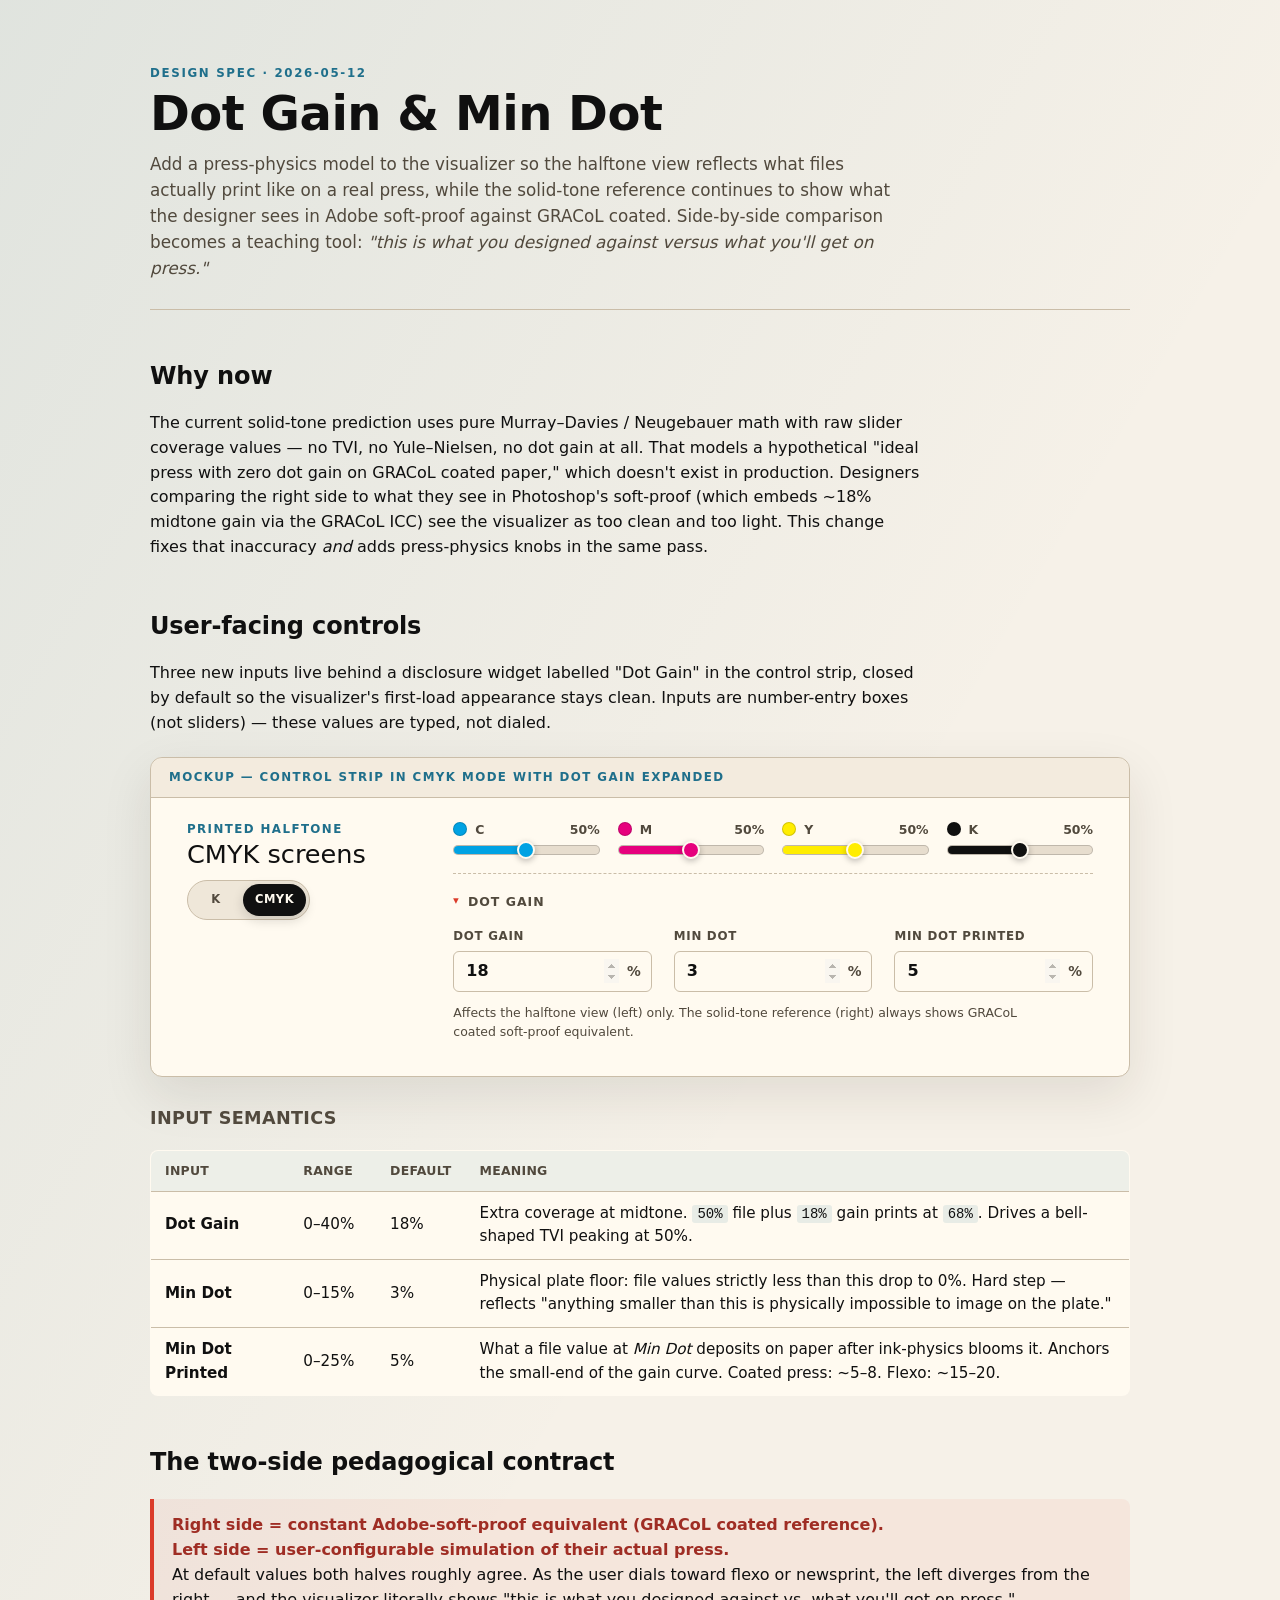
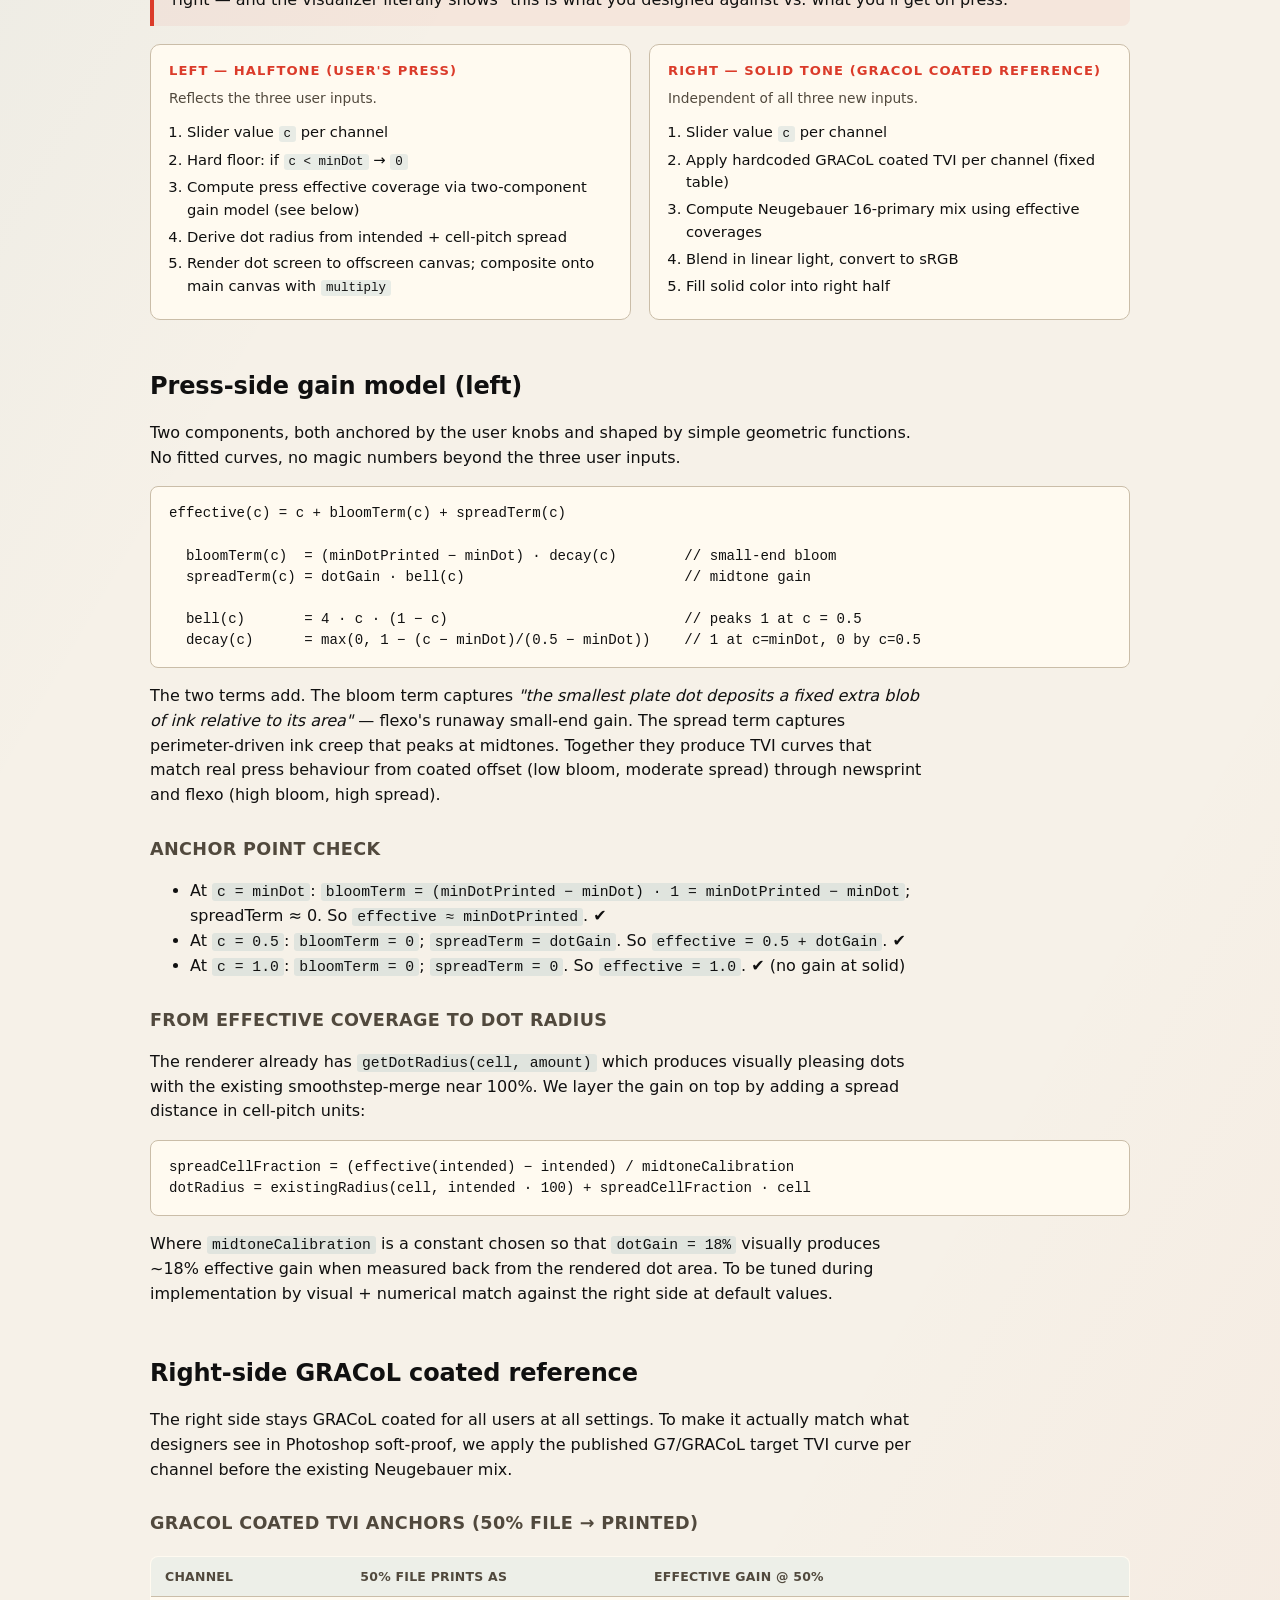
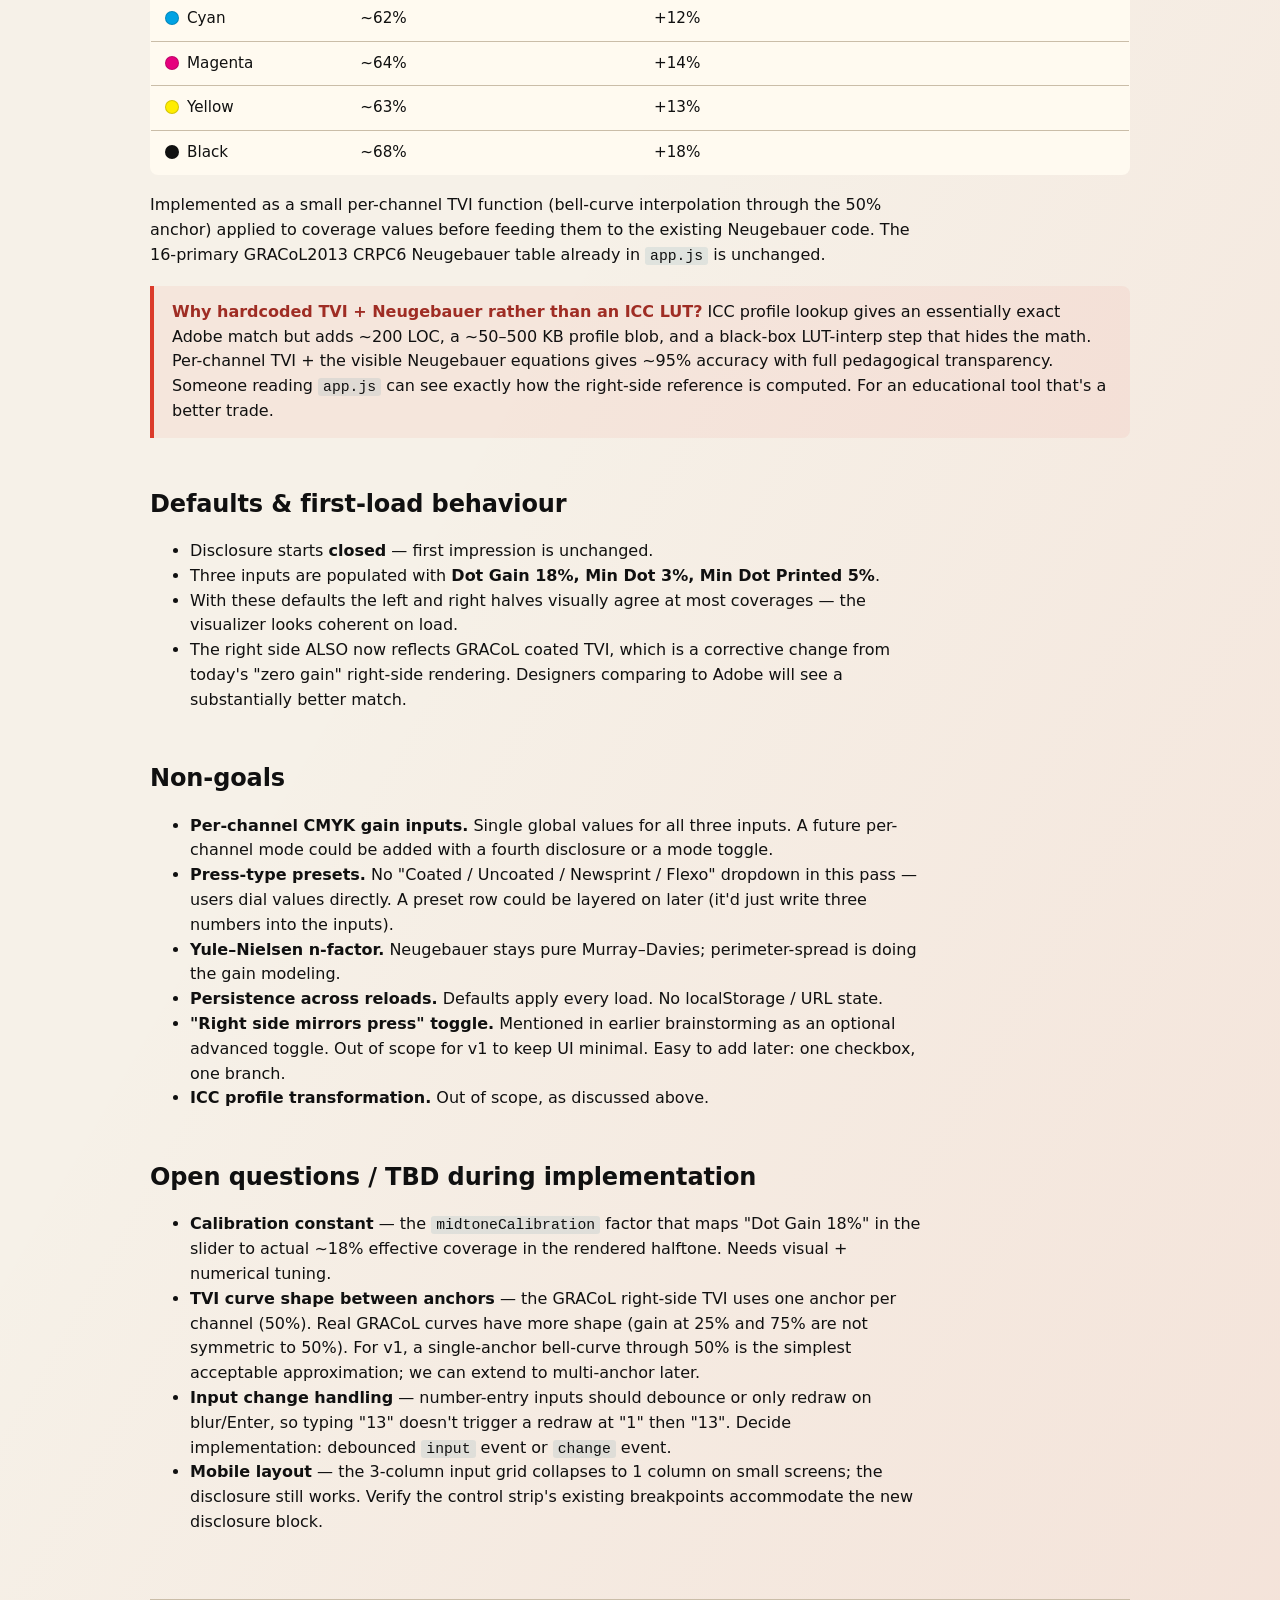
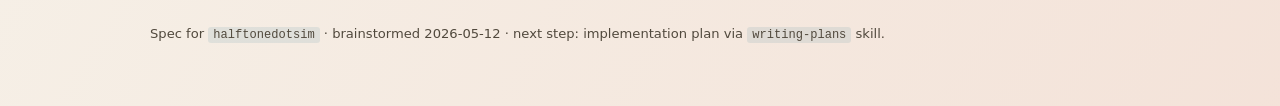
==== docs/superpowers/specs/2026-05-12-dot-gain-min-dot-design.html @ c0fe8ca3 "Add design spec for Dot Gain & Min Dot feature Self-contained HTML spec rendering the proposed contr" ====
<!doctype html>
<html lang="en">
  <head>
    <meta charset="UTF-8" />
    <meta name="viewport" content="width=device-width, initial-scale=1.0" />
    <title>Dot Gain &amp; Min Dot — Design Spec</title>
    <style>
      :root {
        --paper: #f6f1e8;
        --paper-deep: #e7ddce;
        --ink: #101010;
        --panel: #fffaf0;
        --line: #cabda8;
        --muted: #51493d;
        --accent: #db3b2a;
        --accent-deep: #9f2d24;
        --blue: #1f6f8b;
        --cyan: #00a2e3;
        --magenta: #e6007d;
        --yellow: #ffed00;
      }

      * {
        box-sizing: border-box;
      }

      body {
        margin: 0;
        padding: clamp(24px, 5vw, 64px) clamp(20px, 6vw, 96px);
        background:
          linear-gradient(120deg, rgba(31, 111, 139, 0.10), transparent 34%),
          linear-gradient(300deg, rgba(219, 59, 42, 0.08), transparent 38%),
          var(--paper);
        color: var(--ink);
        font-family:
          Inter, ui-sans-serif, system-ui, -apple-system, BlinkMacSystemFont,
          "Segoe UI", sans-serif;
        line-height: 1.55;
      }

      .doc {
        max-width: 980px;
        margin: 0 auto;
      }

      header {
        border-bottom: 1px solid var(--line);
        padding-bottom: 28px;
        margin-bottom: 36px;
      }

      .eyebrow {
        margin: 0 0 6px;
        color: var(--blue);
        font-size: 0.74rem;
        font-weight: 800;
        letter-spacing: 0.14em;
        text-transform: uppercase;
      }

      h1 {
        margin: 0 0 12px;
        font-size: clamp(2rem, 4vw, 3rem);
        letter-spacing: -0.01em;
        line-height: 1.05;
      }

      .lede {
        margin: 0;
        max-width: 70ch;
        font-size: 1.05rem;
        color: var(--muted);
      }

      h2 {
        margin: 48px 0 14px;
        font-size: 1.5rem;
        letter-spacing: -0.005em;
      }

      h3 {
        margin: 28px 0 10px;
        font-size: 1.1rem;
        color: var(--muted);
        font-weight: 800;
        letter-spacing: 0.02em;
        text-transform: uppercase;
      }

      p, ul, ol {
        max-width: 76ch;
      }

      code {
        font-family: "SF Mono", Menlo, Consolas, monospace;
        font-size: 0.92em;
        background: rgba(31, 111, 139, 0.10);
        padding: 1px 5px;
        border-radius: 3px;
      }

      pre {
        background: var(--panel);
        border: 1px solid var(--line);
        border-radius: 8px;
        padding: 16px 18px;
        overflow-x: auto;
        font-family: "SF Mono", Menlo, Consolas, monospace;
        font-size: 0.88rem;
        line-height: 1.5;
      }

      pre code {
        background: none;
        padding: 0;
        font-size: inherit;
      }

      table {
        width: 100%;
        border-collapse: collapse;
        margin: 18px 0;
        background: var(--panel);
        border: 1px solid var(--line);
        border-radius: 8px;
        overflow: hidden;
      }

      th, td {
        padding: 10px 14px;
        text-align: left;
        border-bottom: 1px solid var(--line);
        font-size: 0.95rem;
      }

      thead th {
        background: rgba(31, 111, 139, 0.08);
        font-weight: 800;
        letter-spacing: 0.02em;
        text-transform: uppercase;
        font-size: 0.78rem;
        color: var(--muted);
      }

      tbody tr:last-child td {
        border-bottom: 0;
      }

      .swatch {
        display: inline-block;
        width: 14px;
        height: 14px;
        margin-right: 8px;
        vertical-align: -2px;
        border-radius: 50%;
        border: 1px solid rgba(16, 16, 16, 0.18);
      }
      .swatch-c { background: var(--cyan); }
      .swatch-m { background: var(--magenta); }
      .swatch-y { background: var(--yellow); }
      .swatch-k { background: var(--ink); }

      /* ============ Control-strip mockup ============ */

      .mockup-frame {
        margin: 22px 0;
        border: 1px solid var(--line);
        border-radius: 12px;
        background: var(--panel);
        box-shadow: 0 18px 50px rgba(38, 31, 20, 0.10);
        overflow: hidden;
      }

      .mockup-caption {
        padding: 10px 18px;
        font-size: 0.74rem;
        font-weight: 800;
        letter-spacing: 0.12em;
        text-transform: uppercase;
        color: var(--blue);
        background: rgba(231, 221, 206, 0.50);
        border-bottom: 1px solid var(--line);
      }

      .mockup-strip {
        display: grid;
        grid-template-columns: minmax(170px, 0.72fr) minmax(380px, 2fr);
        align-items: start;
        gap: clamp(18px, 3vw, 36px);
        padding: 22px clamp(18px, 3vw, 36px);
      }

      .mockup-title-group .mock-eyebrow {
        margin: 0 0 4px;
        color: var(--blue);
        font-size: 0.74rem;
        font-weight: 800;
        letter-spacing: 0.12em;
        text-transform: uppercase;
      }

      .mockup-title-group .mock-h1 {
        margin: 0;
        font-size: 1.6rem;
        line-height: 1;
      }

      .mockup-toggle {
        display: inline-flex;
        gap: 2px;
        margin-top: 12px;
        border: 1px solid var(--line);
        border-radius: 999px;
        background: rgba(231, 221, 206, 0.65);
        padding: 3px;
      }
      .mockup-toggle .mb {
        min-width: 50px;
        border: 0;
        border-radius: 999px;
        background: transparent;
        color: var(--muted);
        font: inherit;
        font-size: 0.72rem;
        font-weight: 900;
        letter-spacing: 0.04em;
        padding: 7px 12px;
        cursor: default;
      }
      .mockup-toggle .mb.is-active {
        background: var(--ink);
        color: var(--panel);
        box-shadow: 0 4px 12px rgba(16, 16, 16, 0.16);
      }

      .mockup-channels {
        display: grid;
        grid-template-columns: repeat(4, minmax(0, 1fr));
        gap: 10px 18px;
      }

      .mockup-channel {
        font-size: 0.78rem;
        font-weight: 900;
        letter-spacing: 0.06em;
        text-transform: uppercase;
        color: var(--muted);
        display: grid;
        grid-template-columns: 1fr auto;
        row-gap: 6px;
      }
      .mockup-channel output {
        font-variant-numeric: tabular-nums;
        letter-spacing: 0;
        font-weight: 600;
      }
      .mockup-channel .track {
        grid-column: 1 / -1;
        height: 10px;
        border-radius: 999px;
        background: var(--paper-deep);
        position: relative;
        border: 1px solid rgba(16, 16, 16, 0.18);
      }
      .mockup-channel .fill {
        position: absolute;
        inset: 0 auto 0 0;
        border-radius: 999px;
      }
      .mockup-channel .thumb {
        position: absolute;
        top: 50%;
        width: 18px;
        height: 18px;
        margin-top: -9px;
        border-radius: 50%;
        border: 2px solid var(--panel);
        box-shadow: 0 2px 6px rgba(16, 16, 16, 0.28);
        transform: translateX(-50%);
      }
      .mockup-channel.c .fill, .mockup-channel.c .thumb { background: var(--cyan); }
      .mockup-channel.m .fill, .mockup-channel.m .thumb { background: var(--magenta); }
      .mockup-channel.y .fill, .mockup-channel.y .thumb { background: var(--yellow); }
      .mockup-channel.k .fill, .mockup-channel.k .thumb { background: var(--ink); }

      /* The Dot Gain disclosure */
      .dotgain-disclosure {
        margin-top: 18px;
        border-top: 1px dashed var(--line);
        padding-top: 14px;
      }

      .dotgain-disclosure summary {
        cursor: pointer;
        list-style: none;
        display: inline-flex;
        align-items: center;
        gap: 8px;
        font-size: 0.78rem;
        font-weight: 900;
        letter-spacing: 0.08em;
        text-transform: uppercase;
        color: var(--muted);
        user-select: none;
      }
      .dotgain-disclosure summary::-webkit-details-marker { display: none; }
      .dotgain-disclosure summary::before {
        content: "▸";
        display: inline-block;
        font-size: 0.7rem;
        color: var(--accent);
        transition: transform 120ms ease;
      }
      .dotgain-disclosure[open] summary::before {
        transform: rotate(90deg);
      }
      .dotgain-disclosure summary:hover {
        color: var(--ink);
      }

      .dotgain-inputs {
        margin-top: 14px;
        display: grid;
        grid-template-columns: repeat(3, minmax(0, 1fr));
        gap: 12px clamp(12px, 2vw, 22px);
      }

      .dotgain-input {
        display: grid;
        gap: 6px;
        min-width: 0;
      }
      .dotgain-input label {
        font-size: 0.74rem;
        font-weight: 900;
        letter-spacing: 0.06em;
        text-transform: uppercase;
        color: var(--muted);
      }
      .dotgain-input .input-row {
        display: flex;
        align-items: center;
        gap: 6px;
        border: 1px solid var(--line);
        border-radius: 6px;
        background: var(--panel);
        padding: 6px 10px;
      }
      .dotgain-input input[type="number"] {
        flex: 1;
        border: 0;
        background: transparent;
        font: inherit;
        font-size: 1rem;
        font-weight: 700;
        font-variant-numeric: tabular-nums;
        color: var(--ink);
        width: 100%;
        outline: none;
        -moz-appearance: textfield;
      }
      .dotgain-input input::-webkit-outer-spin-button,
      .dotgain-input input::-webkit-inner-spin-button {
        opacity: 0.4;
      }
      .dotgain-input .suffix {
        color: var(--muted);
        font-weight: 700;
        font-size: 0.86rem;
      }

      .dotgain-note {
        margin-top: 12px;
        font-size: 0.78rem;
        color: var(--muted);
        line-height: 1.5;
      }

      /* ============ Pipeline diagram ============ */

      .pipelines {
        display: grid;
        grid-template-columns: 1fr 1fr;
        gap: 18px;
        margin: 18px 0 0;
      }
      .pipeline {
        border: 1px solid var(--line);
        border-radius: 10px;
        padding: 16px 18px;
        background: var(--panel);
      }
      .pipeline h4 {
        margin: 0 0 6px;
        font-size: 0.82rem;
        font-weight: 900;
        letter-spacing: 0.08em;
        text-transform: uppercase;
        color: var(--accent);
      }
      .pipeline-sub {
        margin: 0 0 12px;
        font-size: 0.86rem;
        color: var(--muted);
      }
      .pipeline ol {
        margin: 0;
        padding-left: 18px;
        font-size: 0.92rem;
      }
      .pipeline ol li {
        margin-bottom: 4px;
      }
      .pipeline code {
        font-size: 0.85em;
      }

      @media (max-width: 720px) {
        .pipelines { grid-template-columns: 1fr; }
        .mockup-strip {
          grid-template-columns: 1fr;
        }
        .mockup-channels {
          grid-template-columns: repeat(2, 1fr);
        }
        .dotgain-inputs {
          grid-template-columns: 1fr;
        }
      }

      .callout {
        margin: 18px 0;
        padding: 14px 18px;
        border-left: 4px solid var(--accent);
        background: rgba(219, 59, 42, 0.06);
        border-radius: 0 8px 8px 0;
      }
      .callout strong {
        color: var(--accent-deep);
      }

      footer {
        margin-top: 64px;
        padding-top: 24px;
        border-top: 1px solid var(--line);
        font-size: 0.82rem;
        color: var(--muted);
      }
    </style>
  </head>
  <body>
    <article class="doc">
      <header>
        <p class="eyebrow">Design spec · 2026-05-12</p>
        <h1>Dot Gain &amp; Min Dot</h1>
        <p class="lede">
          Add a press-physics model to the visualizer so the halftone view
          reflects what files actually print like on a real press, while the
          solid-tone reference continues to show what the designer sees in
          Adobe soft-proof against GRACoL coated. Side-by-side comparison
          becomes a teaching tool: <em>"this is what you designed against
          versus what you'll get on press."</em>
        </p>
      </header>

      <section>
        <h2>Why now</h2>
        <p>
          The current solid-tone prediction uses pure Murray–Davies / Neugebauer
          math with raw slider coverage values — no TVI, no Yule–Nielsen, no
          dot gain at all. That models a hypothetical "ideal press with zero
          dot gain on GRACoL coated paper," which doesn't exist in production.
          Designers comparing the right side to what they see in Photoshop's
          soft-proof (which embeds ~18% midtone gain via the GRACoL ICC) see
          the visualizer as too clean and too light. This change fixes that
          inaccuracy <em>and</em> adds press-physics knobs in the same pass.
        </p>
      </section>

      <section>
        <h2>User-facing controls</h2>
        <p>
          Three new inputs live behind a disclosure widget labelled "Dot Gain"
          in the control strip, closed by default so the visualizer's
          first-load appearance stays clean. Inputs are number-entry boxes
          (not sliders) — these values are typed, not dialed.
        </p>

        <div class="mockup-frame">
          <div class="mockup-caption">Mockup — control strip in CMYK mode with Dot Gain expanded</div>
          <div class="mockup-strip">
            <div class="mockup-title-group">
              <p class="mock-eyebrow">Printed halftone</p>
              <p class="mock-h1">CMYK screens</p>
              <div class="mockup-toggle">
                <button class="mb" type="button">K</button>
                <button class="mb is-active" type="button">CMYK</button>
              </div>
            </div>

            <div>
              <div class="mockup-channels">
                <div class="mockup-channel c">
                  <span><span class="swatch swatch-c"></span>C</span>
                  <output>50%</output>
                  <div class="track">
                    <div class="fill" style="right: 50%"></div>
                    <div class="thumb" style="left: 50%"></div>
                  </div>
                </div>
                <div class="mockup-channel m">
                  <span><span class="swatch swatch-m"></span>M</span>
                  <output>50%</output>
                  <div class="track">
                    <div class="fill" style="right: 50%"></div>
                    <div class="thumb" style="left: 50%"></div>
                  </div>
                </div>
                <div class="mockup-channel y">
                  <span><span class="swatch swatch-y"></span>Y</span>
                  <output>50%</output>
                  <div class="track">
                    <div class="fill" style="right: 50%"></div>
                    <div class="thumb" style="left: 50%"></div>
                  </div>
                </div>
                <div class="mockup-channel k">
                  <span><span class="swatch swatch-k"></span>K</span>
                  <output>50%</output>
                  <div class="track">
                    <div class="fill" style="right: 50%"></div>
                    <div class="thumb" style="left: 50%"></div>
                  </div>
                </div>
              </div>

              <details class="dotgain-disclosure" open>
                <summary>Dot Gain</summary>
                <div class="dotgain-inputs">
                  <div class="dotgain-input">
                    <label for="mockDotGain">Dot Gain</label>
                    <div class="input-row">
                      <input id="mockDotGain" type="number" min="0" max="40" step="1" value="18" />
                      <span class="suffix">%</span>
                    </div>
                  </div>
                  <div class="dotgain-input">
                    <label for="mockMinDot">Min Dot</label>
                    <div class="input-row">
                      <input id="mockMinDot" type="number" min="0" max="15" step="0.5" value="3" />
                      <span class="suffix">%</span>
                    </div>
                  </div>
                  <div class="dotgain-input">
                    <label for="mockMinDotPrinted">Min Dot Printed</label>
                    <div class="input-row">
                      <input id="mockMinDotPrinted" type="number" min="0" max="25" step="0.5" value="5" />
                      <span class="suffix">%</span>
                    </div>
                  </div>
                </div>
                <p class="dotgain-note">
                  Affects the halftone view (left) only. The solid-tone reference (right) always shows GRACoL coated soft-proof equivalent.
                </p>
              </details>
            </div>
          </div>
        </div>

        <h3>Input semantics</h3>
        <table>
          <thead>
            <tr>
              <th style="width: 16ch">Input</th>
              <th style="width: 10ch">Range</th>
              <th style="width: 8ch">Default</th>
              <th>Meaning</th>
            </tr>
          </thead>
          <tbody>
            <tr>
              <td><strong>Dot Gain</strong></td>
              <td>0–40%</td>
              <td>18%</td>
              <td>Extra coverage at midtone. <code>50%</code> file plus <code>18%</code> gain prints at <code>68%</code>. Drives a bell-shaped TVI peaking at 50%.</td>
            </tr>
            <tr>
              <td><strong>Min Dot</strong></td>
              <td>0–15%</td>
              <td>3%</td>
              <td>Physical plate floor: file values strictly less than this drop to 0%. Hard step — reflects "anything smaller than this is physically impossible to image on the plate."</td>
            </tr>
            <tr>
              <td><strong>Min Dot Printed</strong></td>
              <td>0–25%</td>
              <td>5%</td>
              <td>What a file value at <em>Min Dot</em> deposits on paper after ink-physics blooms it. Anchors the small-end of the gain curve. Coated press: ~5–8. Flexo: ~15–20.</td>
            </tr>
          </tbody>
        </table>
      </section>

      <section>
        <h2>The two-side pedagogical contract</h2>

        <div class="callout">
          <strong>Right side = constant Adobe-soft-proof equivalent (GRACoL coated reference).</strong>
          <br>
          <strong>Left side = user-configurable simulation of their actual press.</strong>
          <br>
          At default values both halves roughly agree. As the user dials toward flexo or newsprint, the left diverges from the right — and the visualizer literally shows "this is what you designed against vs. what you'll get on press."
        </div>

        <div class="pipelines">
          <div class="pipeline">
            <h4>Left — halftone (user's press)</h4>
            <p class="pipeline-sub">Reflects the three user inputs.</p>
            <ol>
              <li>Slider value <code>c</code> per channel</li>
              <li>Hard floor: if <code>c &lt; minDot</code> → <code>0</code></li>
              <li>Compute press effective coverage via two-component gain model (see below)</li>
              <li>Derive dot radius from intended + cell-pitch spread</li>
              <li>Render dot screen to offscreen canvas; composite onto main canvas with <code>multiply</code></li>
            </ol>
          </div>

          <div class="pipeline">
            <h4>Right — solid tone (GRACoL coated reference)</h4>
            <p class="pipeline-sub">Independent of all three new inputs.</p>
            <ol>
              <li>Slider value <code>c</code> per channel</li>
              <li>Apply hardcoded GRACoL coated TVI per channel (fixed table)</li>
              <li>Compute Neugebauer 16-primary mix using effective coverages</li>
              <li>Blend in linear light, convert to sRGB</li>
              <li>Fill solid color into right half</li>
            </ol>
          </div>
        </div>
      </section>

      <section>
        <h2>Press-side gain model (left)</h2>

        <p>
          Two components, both anchored by the user knobs and shaped by simple
          geometric functions. No fitted curves, no magic numbers beyond the
          three user inputs.
        </p>

<pre><code>effective(c) = c + bloomTerm(c) + spreadTerm(c)

  bloomTerm(c)  = (minDotPrinted − minDot) · decay(c)        // small-end bloom
  spreadTerm(c) = dotGain · bell(c)                          // midtone gain

  bell(c)       = 4 · c · (1 − c)                            // peaks 1 at c = 0.5
  decay(c)      = max(0, 1 − (c − minDot)/(0.5 − minDot))    // 1 at c=minDot, 0 by c=0.5</code></pre>

        <p>
          The two terms add. The bloom term captures
          <em>"the smallest plate dot deposits a fixed extra blob of ink
          relative to its area"</em> — flexo's runaway small-end gain. The
          spread term captures perimeter-driven ink creep that peaks at
          midtones. Together they produce TVI curves that match real press
          behaviour from coated offset (low bloom, moderate spread) through
          newsprint and flexo (high bloom, high spread).
        </p>

        <h3>Anchor point check</h3>
        <ul>
          <li>At <code>c = minDot</code>: <code>bloomTerm = (minDotPrinted − minDot) · 1 = minDotPrinted − minDot</code>; spreadTerm ≈ 0. So <code>effective ≈ minDotPrinted</code>. ✔</li>
          <li>At <code>c = 0.5</code>: <code>bloomTerm = 0</code>; <code>spreadTerm = dotGain</code>. So <code>effective = 0.5 + dotGain</code>. ✔</li>
          <li>At <code>c = 1.0</code>: <code>bloomTerm = 0</code>; <code>spreadTerm = 0</code>. So <code>effective = 1.0</code>. ✔ (no gain at solid)</li>
        </ul>

        <h3>From effective coverage to dot radius</h3>
        <p>
          The renderer already has <code>getDotRadius(cell, amount)</code>
          which produces visually pleasing dots with the existing
          smoothstep-merge near 100%. We layer the gain on top by adding a
          spread distance in cell-pitch units:
        </p>
<pre><code>spreadCellFraction = (effective(intended) − intended) / midtoneCalibration
dotRadius = existingRadius(cell, intended · 100) + spreadCellFraction · cell</code></pre>

        <p>
          Where <code>midtoneCalibration</code> is a constant chosen so that
          <code>dotGain = 18%</code> visually produces ~18% effective gain
          when measured back from the rendered dot area. To be tuned during
          implementation by visual + numerical match against the right side
          at default values.
        </p>
      </section>

      <section>
        <h2>Right-side GRACoL coated reference</h2>

        <p>
          The right side stays GRACoL coated for all users at all settings.
          To make it actually match what designers see in Photoshop soft-proof,
          we apply the published G7/GRACoL target TVI curve per channel before
          the existing Neugebauer mix.
        </p>

        <h3>GRACoL coated TVI anchors (50% file → printed)</h3>
        <table>
          <thead>
            <tr>
              <th style="width: 20%">Channel</th>
              <th style="width: 30%">50% file prints as</th>
              <th>Effective gain @ 50%</th>
            </tr>
          </thead>
          <tbody>
            <tr><td><span class="swatch swatch-c"></span>Cyan</td>    <td>~62%</td><td>+12%</td></tr>
            <tr><td><span class="swatch swatch-m"></span>Magenta</td> <td>~64%</td><td>+14%</td></tr>
            <tr><td><span class="swatch swatch-y"></span>Yellow</td>  <td>~63%</td><td>+13%</td></tr>
            <tr><td><span class="swatch swatch-k"></span>Black</td>   <td>~68%</td><td>+18%</td></tr>
          </tbody>
        </table>

        <p>
          Implemented as a small per-channel TVI function (bell-curve
          interpolation through the 50% anchor) applied to coverage values
          before feeding them to the existing Neugebauer code. The 16-primary
          GRACoL2013 CRPC6 Neugebauer table already in <code>app.js</code> is
          unchanged.
        </p>

        <div class="callout">
          <strong>Why hardcoded TVI + Neugebauer rather than an ICC LUT?</strong>
          ICC profile lookup gives an essentially exact Adobe match but adds
          ~200 LOC, a ~50–500 KB profile blob, and a black-box LUT-interp
          step that hides the math. Per-channel TVI + the visible Neugebauer
          equations gives ~95% accuracy with full pedagogical transparency.
          Someone reading <code>app.js</code> can see exactly how the
          right-side reference is computed. For an educational tool that's a
          better trade.
        </div>
      </section>

      <section>
        <h2>Defaults &amp; first-load behaviour</h2>
        <ul>
          <li>Disclosure starts <strong>closed</strong> — first impression is unchanged.</li>
          <li>Three inputs are populated with <strong>Dot Gain 18%, Min Dot 3%, Min Dot Printed 5%</strong>.</li>
          <li>With these defaults the left and right halves visually agree at most coverages — the visualizer looks coherent on load.</li>
          <li>The right side ALSO now reflects GRACoL coated TVI, which is a corrective change from today's "zero gain" right-side rendering. Designers comparing to Adobe will see a substantially better match.</li>
        </ul>
      </section>

      <section>
        <h2>Non-goals</h2>
        <ul>
          <li><strong>Per-channel CMYK gain inputs.</strong> Single global values for all three inputs. A future per-channel mode could be added with a fourth disclosure or a mode toggle.</li>
          <li><strong>Press-type presets.</strong> No "Coated / Uncoated / Newsprint / Flexo" dropdown in this pass — users dial values directly. A preset row could be layered on later (it'd just write three numbers into the inputs).</li>
          <li><strong>Yule–Nielsen n-factor.</strong> Neugebauer stays pure Murray–Davies; perimeter-spread is doing the gain modeling.</li>
          <li><strong>Persistence across reloads.</strong> Defaults apply every load. No localStorage / URL state.</li>
          <li><strong>"Right side mirrors press" toggle.</strong> Mentioned in earlier brainstorming as an optional advanced toggle. Out of scope for v1 to keep UI minimal. Easy to add later: one checkbox, one branch.</li>
          <li><strong>ICC profile transformation.</strong> Out of scope, as discussed above.</li>
        </ul>
      </section>

      <section>
        <h2>Open questions / TBD during implementation</h2>
        <ul>
          <li><strong>Calibration constant</strong> — the <code>midtoneCalibration</code> factor that maps "Dot Gain 18%" in the slider to actual ~18% effective coverage in the rendered halftone. Needs visual + numerical tuning.</li>
          <li><strong>TVI curve shape between anchors</strong> — the GRACoL right-side TVI uses one anchor per channel (50%). Real GRACoL curves have more shape (gain at 25% and 75% are not symmetric to 50%). For v1, a single-anchor bell-curve through 50% is the simplest acceptable approximation; we can extend to multi-anchor later.</li>
          <li><strong>Input change handling</strong> — number-entry inputs should debounce or only redraw on blur/Enter, so typing "13" doesn't trigger a redraw at "1" then "13". Decide implementation: debounced <code>input</code> event or <code>change</code> event.</li>
          <li><strong>Mobile layout</strong> — the 3-column input grid collapses to 1 column on small screens; the disclosure still works. Verify the control strip's existing breakpoints accommodate the new disclosure block.</li>
        </ul>
      </section>

      <footer>
        Spec for <code>halftonedotsim</code> · brainstormed 2026-05-12 ·
        next step: implementation plan via <code>writing-plans</code> skill.
      </footer>
    </article>
  </body>
</html>
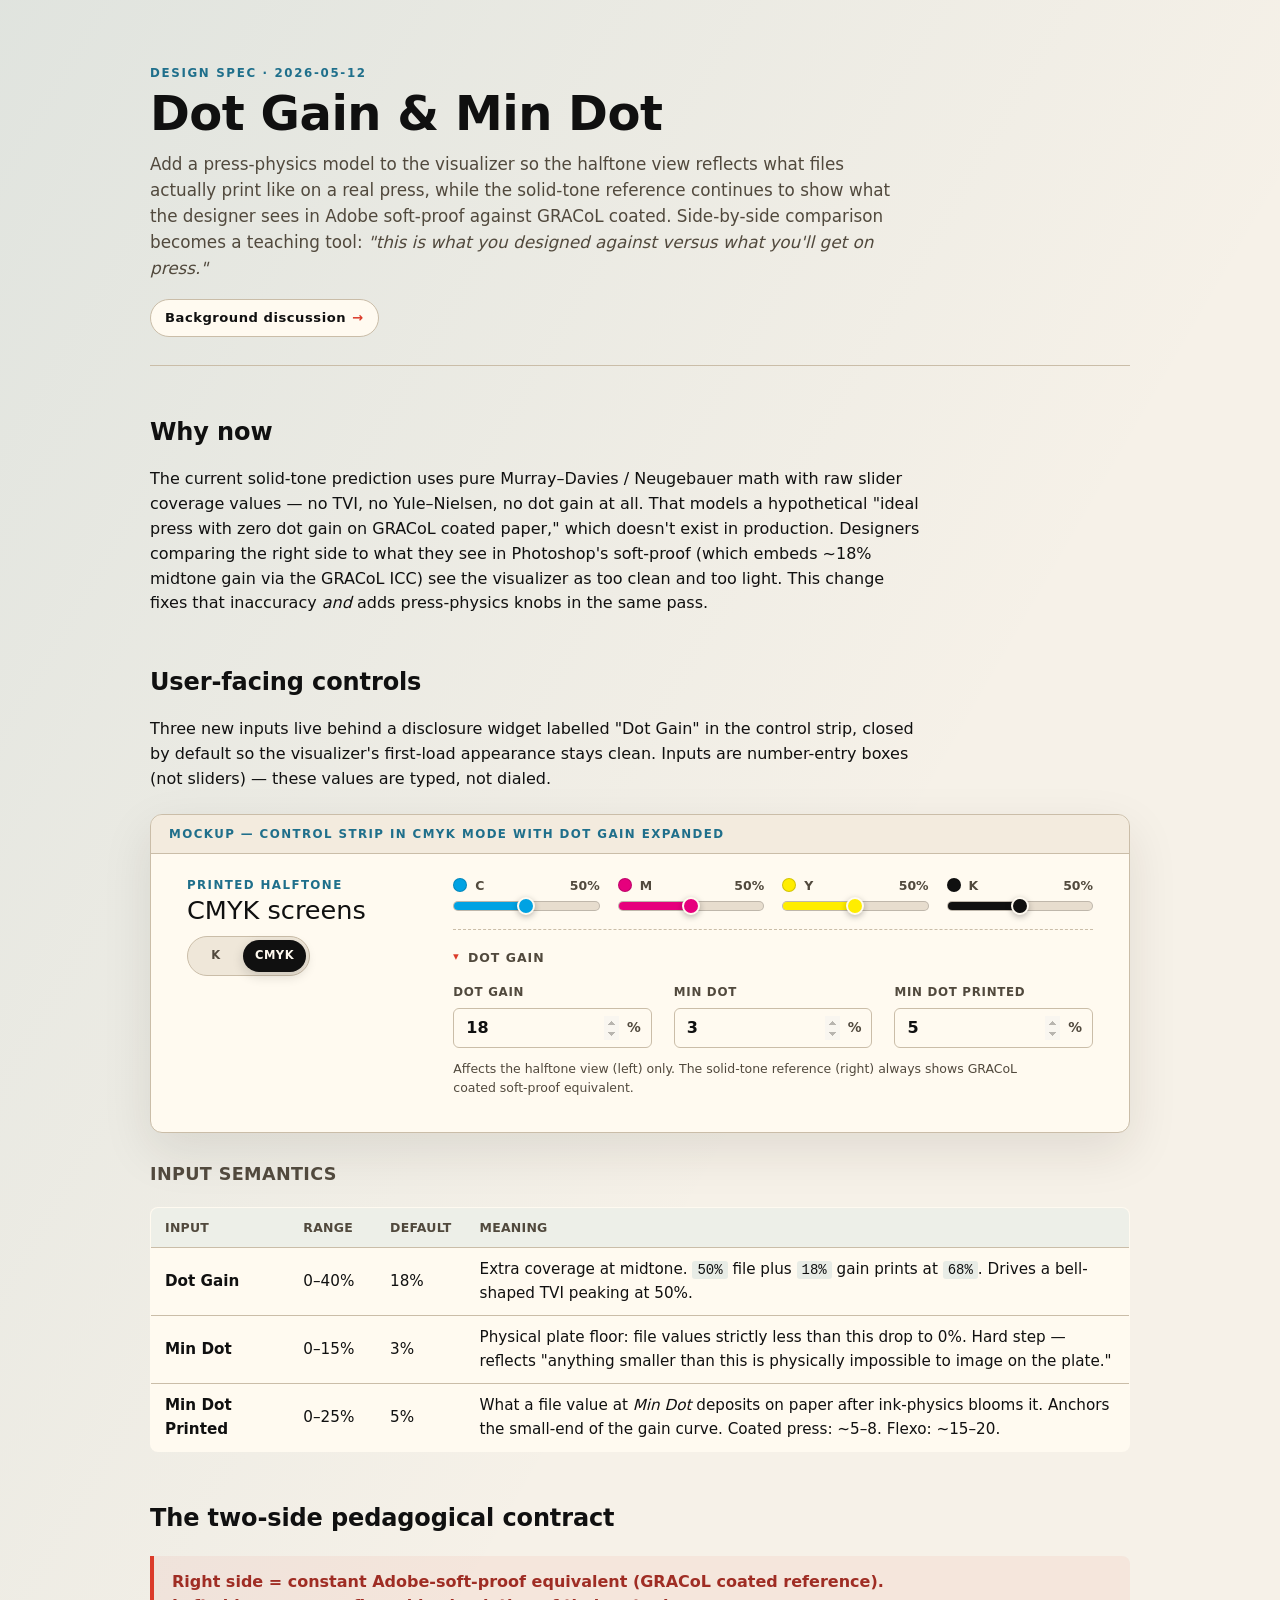
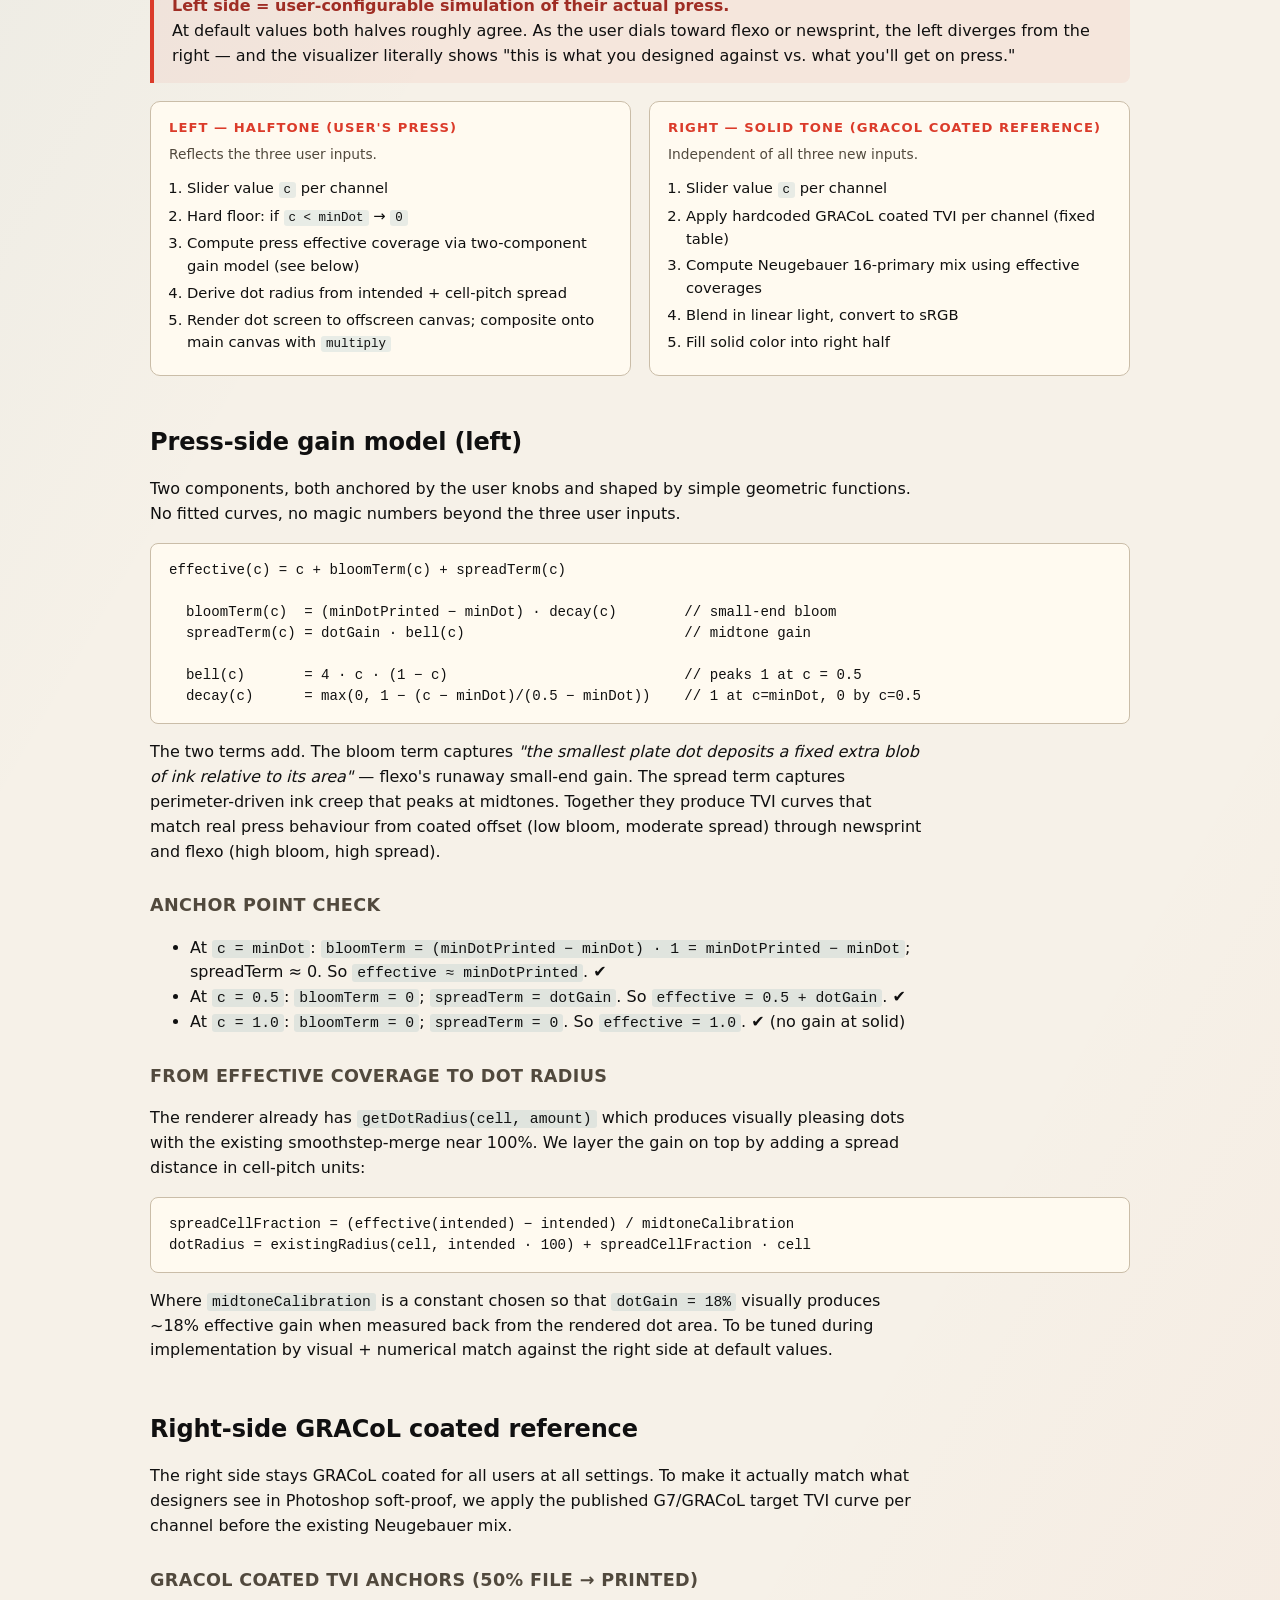
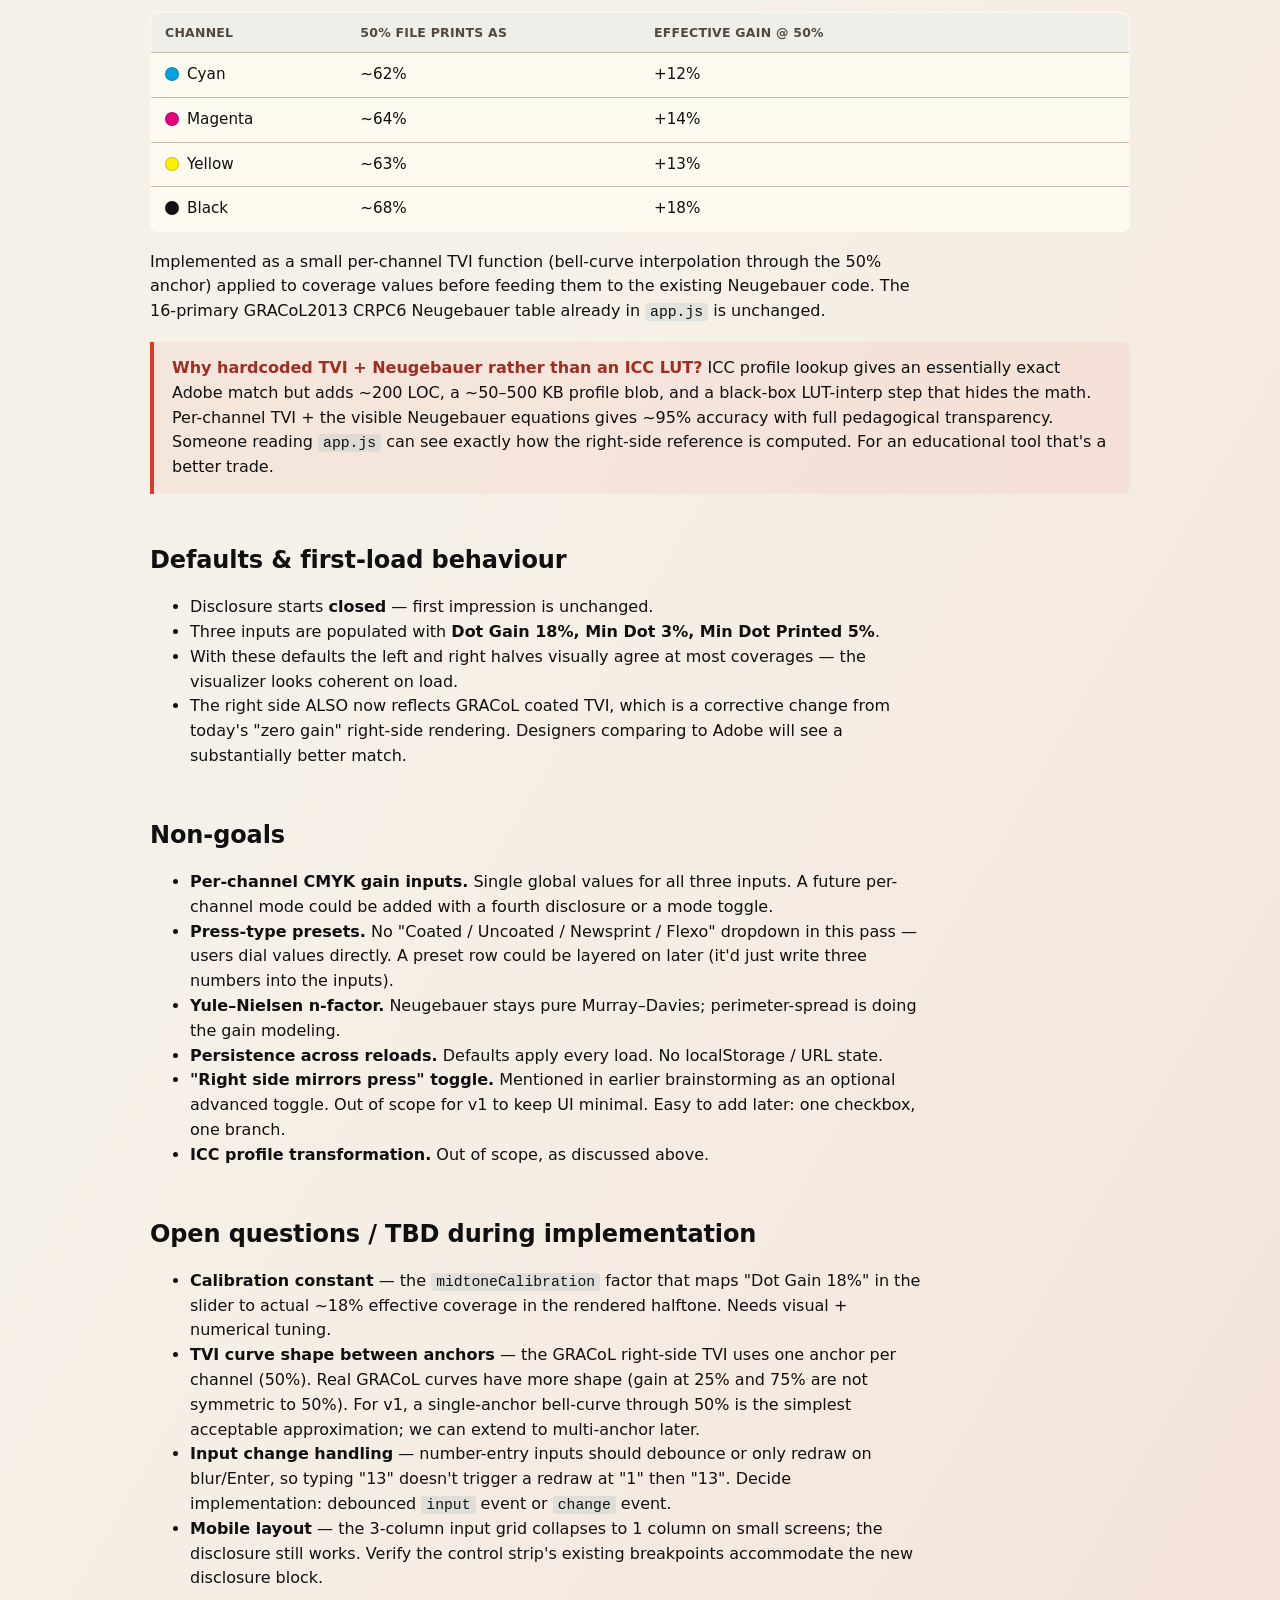
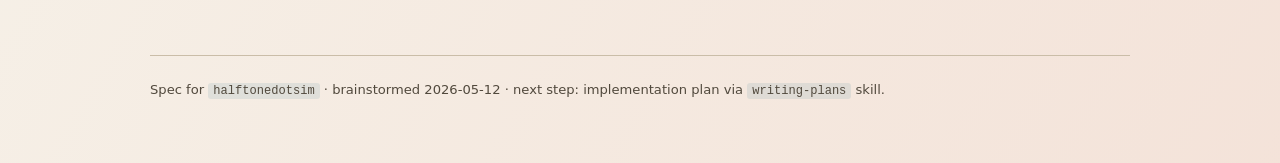
==== commit 1261b5dc: "Add background discussion companion to the Dot Gain spec Condenses the brainstorming conversation in" ====
--- a/docs/superpowers/specs/2026-05-12-dot-gain-min-dot-design.html
+++ b/docs/superpowers/specs/2026-05-12-dot-gain-min-dot-design.html
@@ -49,6 +49,24 @@
         margin-bottom: 36px;
       }
 
+      .background-link {
+        display: inline-flex;
+        align-items: center;
+        gap: 6px;
+        margin-top: 18px;
+        padding: 8px 14px;
+        border: 1px solid var(--line);
+        border-radius: 999px;
+        background: var(--panel);
+        font-size: 0.82rem;
+        font-weight: 800;
+        letter-spacing: 0.04em;
+        color: var(--ink);
+        text-decoration: none;
+      }
+      .background-link:hover { border-color: var(--accent); color: var(--accent-deep); }
+      .background-link::after { content: "→"; color: var(--accent); }
+
       .eyebrow {
         margin: 0 0 6px;
         color: var(--blue);
@@ -461,6 +479,9 @@
           becomes a teaching tool: <em>"this is what you designed against
           versus what you'll get on press."</em>
         </p>
+        <a class="background-link" href="./2026-05-12-dot-gain-min-dot-background.html">
+          Background discussion
+        </a>
       </header>
 
       <section>
